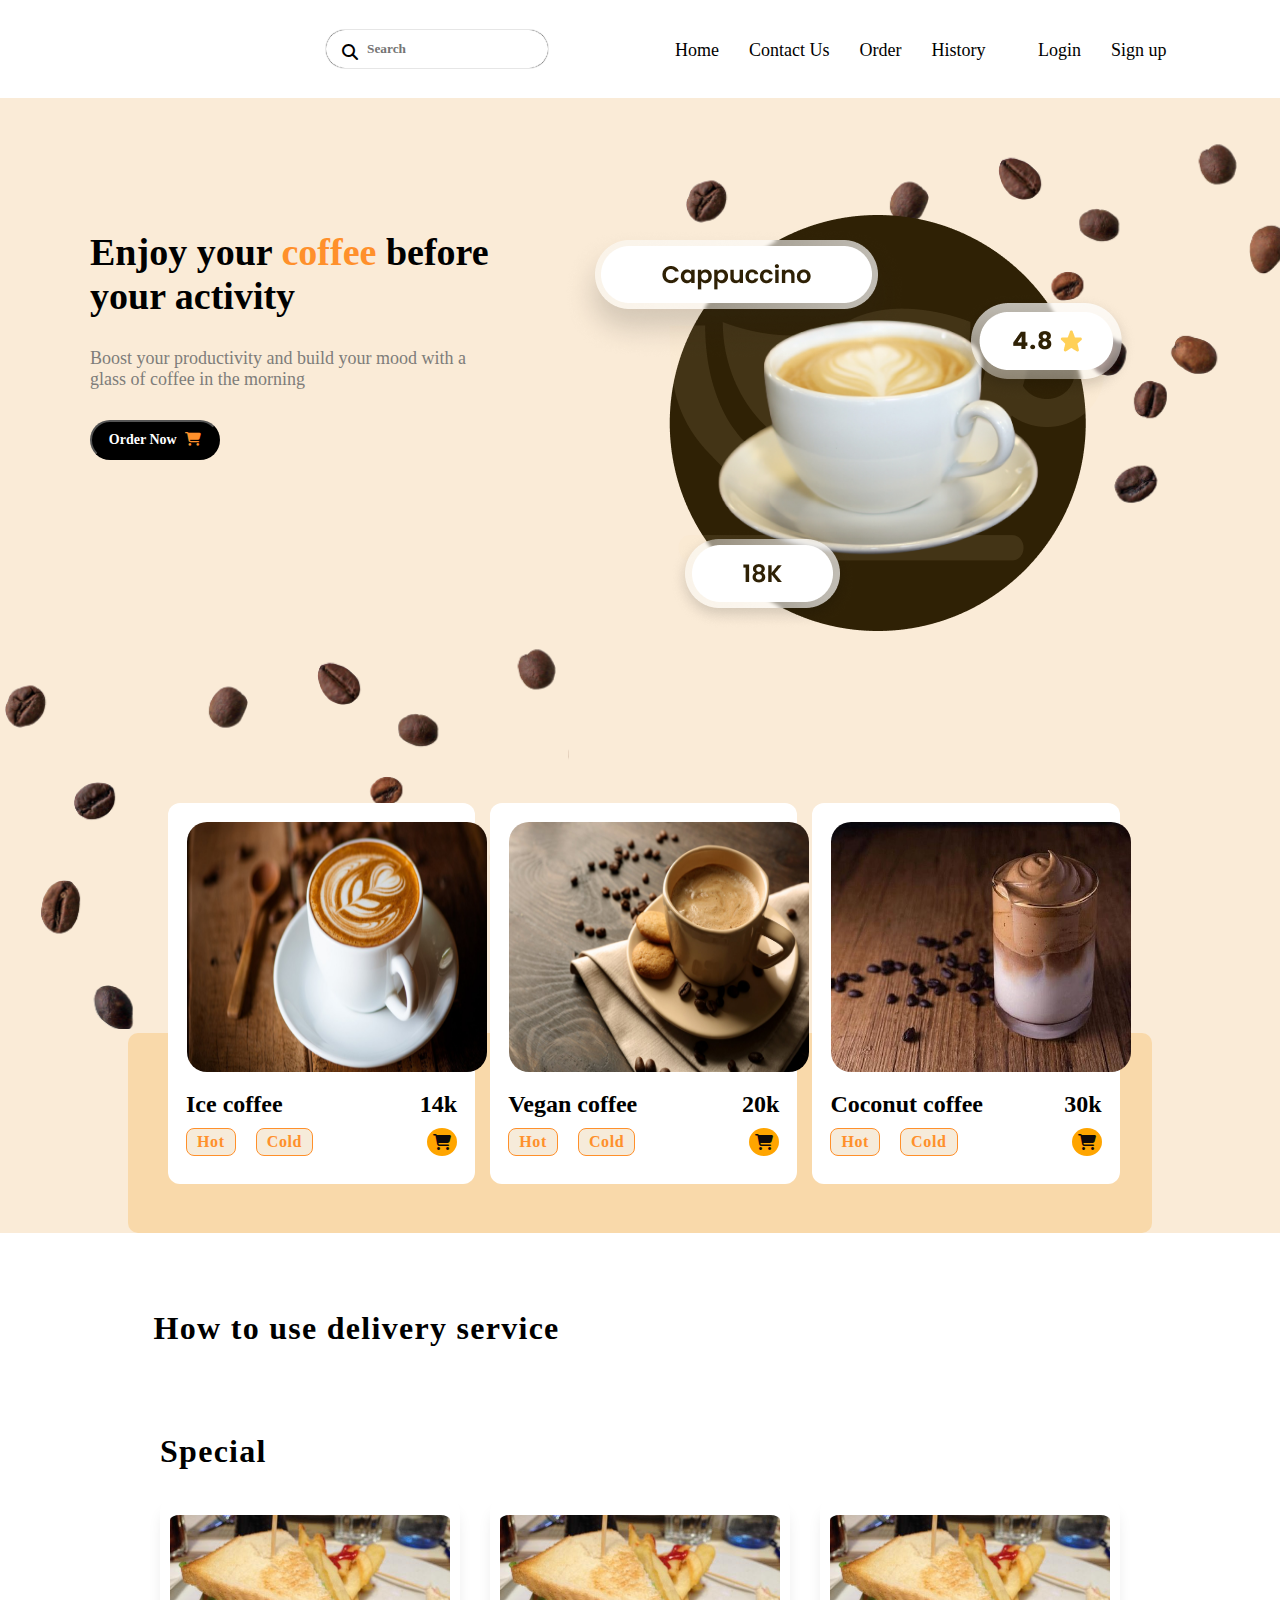
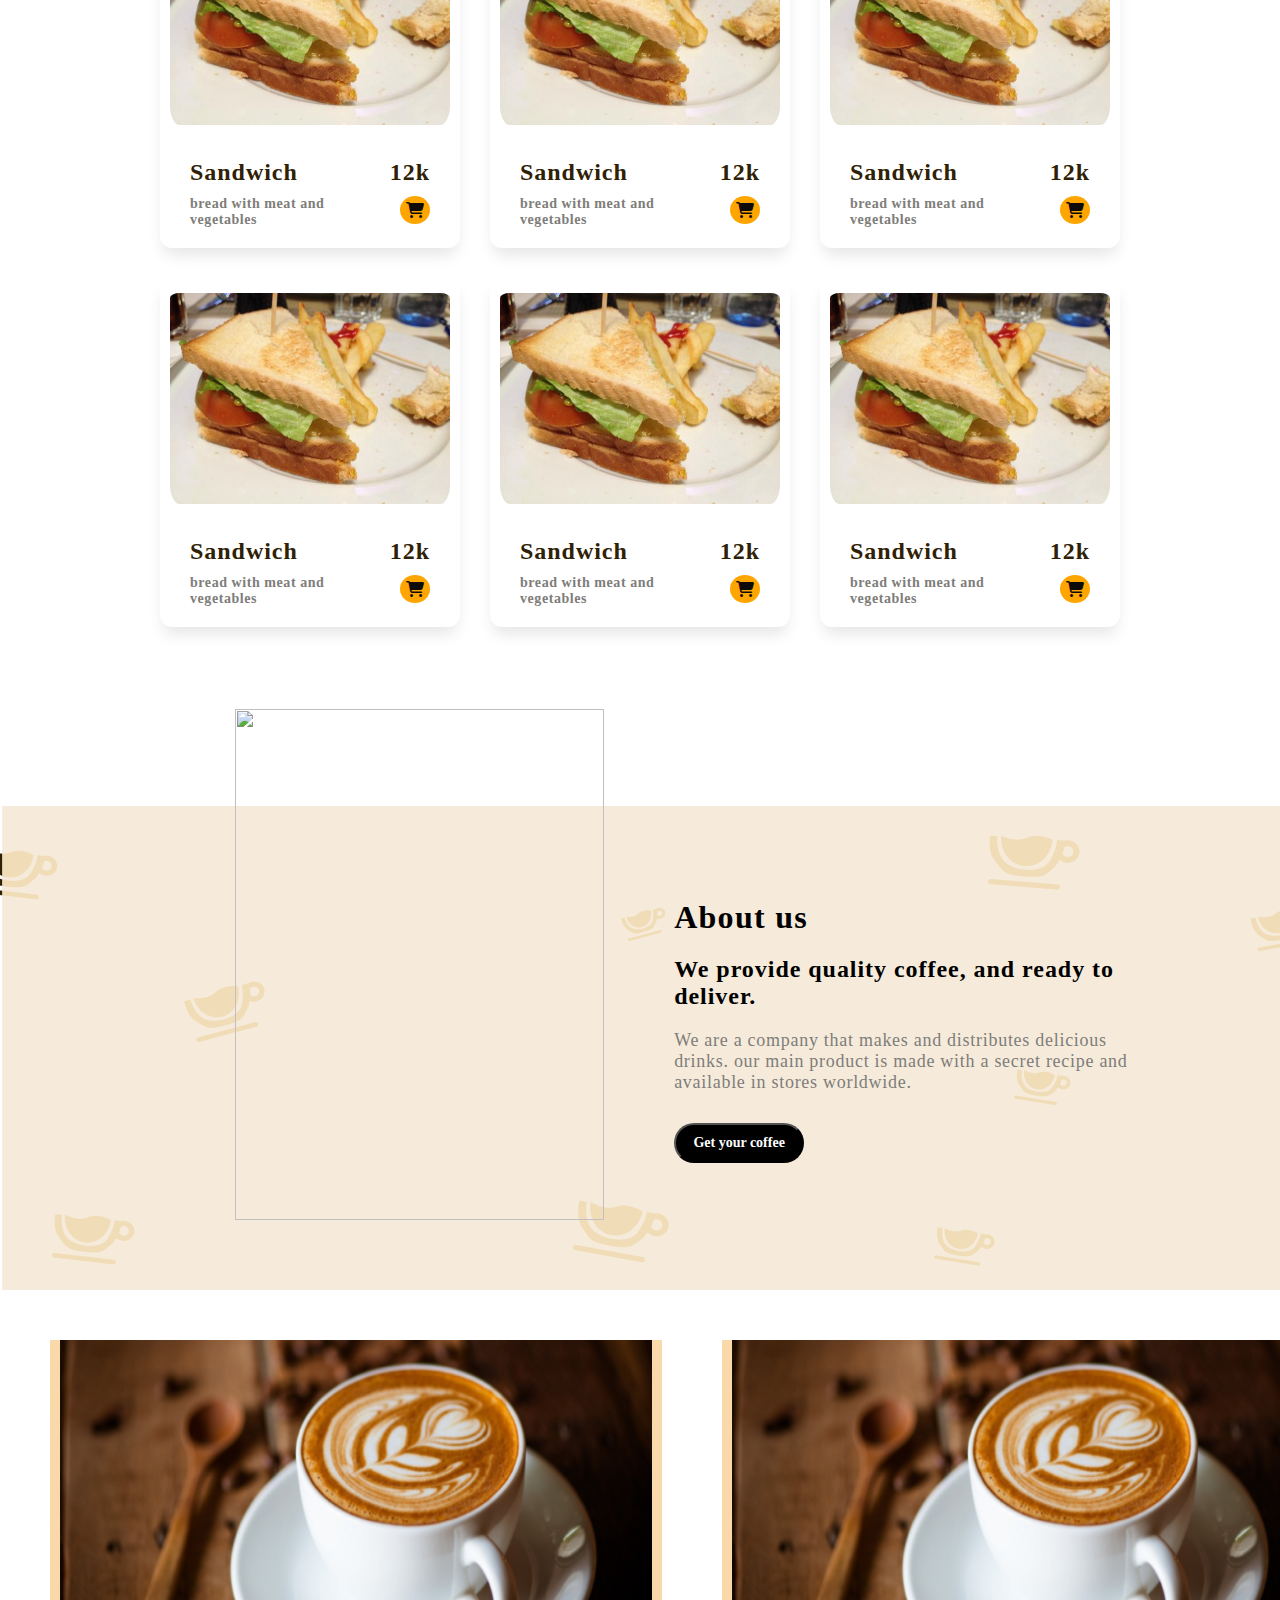
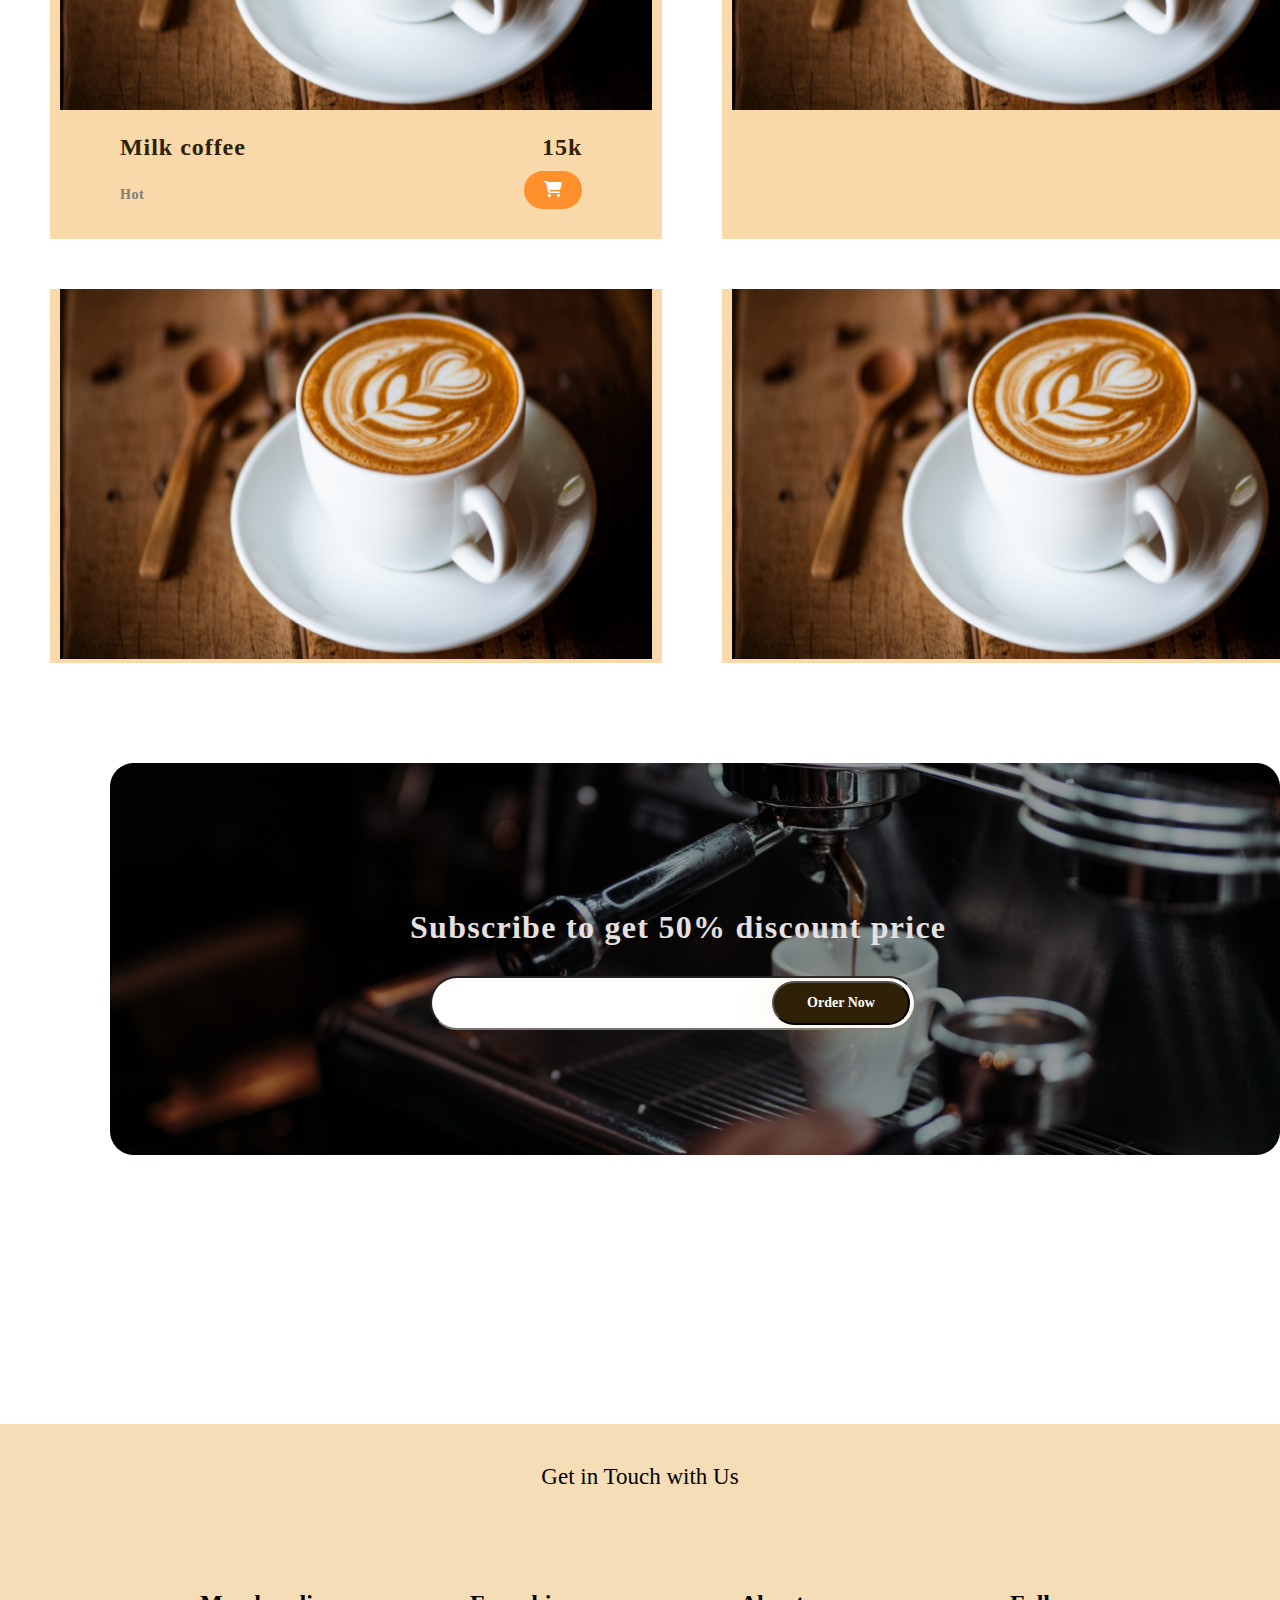
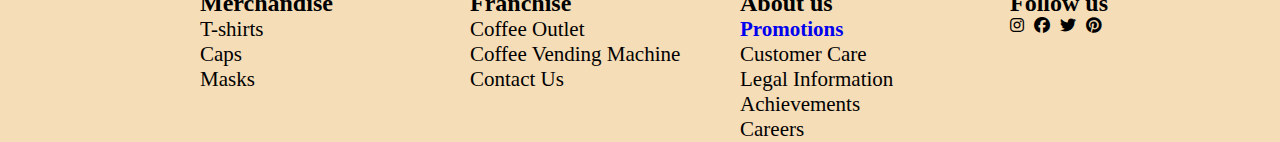
==== page/homePage/home.html @ a3b2b931 "Merge pull request #2 from Pham-Gia-Bao1/feat/DG-1" ====
<!DOCTYPE html>
<html lang="en">
<head>
    <meta charset="UTF-8">
    <meta name="viewport" content="width=device-width, initial-scale=1.0">
    <title>Home page</title>
    <link rel="stylesheet" href="./home.css">
    <link rel="stylesheet" href="https://cdnjs.cloudflare.com/ajax/libs/font-awesome/6.2.0/css/all.min.css">
</head>
<body>
    <div class="header">
        <div class="logo">
            <img src="/images/img_icon/logo_coffe.svg" alt="">
        </div>
        <div class="search">
            <i class="fa-solid fa-magnifying-glass icon-search" ></i>
            <input type="text" placeholder="Search" class="input-field">
        </div>
        <div class="listmenu">
            <div><a href="#" class="menuitem">Home</a></div>
            <div ><a href="#" class="menuitem">Contact Us</a></div>
             <div ><a href="#" class="menuitem">Order</a></div>
            <div><a href="#" class="menuitem">History</a></div>
        </div>
        <div class="listmenu">
            <div ><a href="#" class="menuitem">Login</a></div>
            <div ><a href="#" class="menuitem">Sign up</a></div>
        </div>
    </div>
    <div class="container">
        <div class="first">
            <div class="content">
                <div class="content-detail">
                    <h1>Enjoy your <span>coffee</span> before your activity</h1>
                    <p>Boost your productivity and build your mood with a glass of coffee in the morning</p>
                    <button class="button">Order Now <i class="fa-solid fa-cart-shopping icon"></i></button>
                </div>
            </div>
            <div class="image bg1">
                <img src="/images/img_product/background1.png" alt="">
            </div>
        </div>
        <div class="two">
            <div class="image bg2">
                 <img src="/images/img_product/background2.png" alt="">
            </div>
        </div>
        <div class="retangle">
            <div class="card">
                <div class="card-item">
                    <div class="card-item-image">
                        <img src="/images/img_product/Milk_coffee.png" alt="" class="image-product">
                    </div>
                    <div class="describe">
                        <div class="top">
                            <h2 class="name-product">Ice coffee</h2>
                            <h2>14k</h2>
                        </div>
                        <div class="bottom">
                            <div class="button-bottom">
                                <button class="button-card">Hot</button>
                                <button class="button-card">Cold</button>
                            </div>
                           <i class="fa-solid fa-cart-shopping icon-card"></i>
                        </div>
                    </div>
                </div>
                <div class="card-item">
                    <div class="card-item-image">
                        <img src="/images/img_product/vegan_coffee.jpg" alt="" class="image-product">
                    </div>
                    <div class="describe">
                        <div class="top">
                            <h2 class="name-product">Vegan coffee</h2>
                            <h2>20k</h2>
                        </div>
                        <div class="bottom">
                            <div class="button-bottom">
                                <button class="button-card">Hot</button>
                                <button class="button-card">Cold</button>
                            </div>
                           <i class="fa-solid fa-cart-shopping icon-card"></i>
                        </div>
                    </div>
                </div>
                <div class="card-item">
                    <div class="card-item-image">
                        <img src="/images/img_product/coconut_coffee.jpg" alt="" class="image-product">
                    </div>
                    <div class="describe">
                        <div class="top">
                            <h2 class="name-product">Coconut coffee</h2>
                            <h2>30k</h2>
                        </div>
                        <div class="bottom">
                            <div class="button-bottom">
                                <button class="button-card">Hot</button>
                                <button class="button-card">Cold</button>
                            </div>
                           <i class="fa-solid fa-cart-shopping icon-card"></i>
                        </div>
                    </div>
                </div>
            </div>
        </div>
    </div>
    <div class="delivery">
        <h2 class="title">How to use delivery service</h2>
        <div class="list-delivery">
            <div class="card-delivery">
                <img src="/images/img_icon/Deverer1.svg" alt="">
            </div>
            <div class="card-delivery">
                <img src="/images/img_icon/deliverer2.svg" alt="">
            </div>
            <div class="card-delivery">
                <img src="/images/img_icon/deliverer3.svg" alt="">
            </div>
        </div>
    </div>
    
    <div class="product">
        <div class="title"> Special</div>
        <div class="list-product">
            <div class="cart-product">
                <img src="/images/img_product/sandwich.jpg" alt="" class="image-products" ">
                <div class="content-product">
                    <div class="content-nameproduct">
                        <div class="nameproduct">Sandwich</div>
                        <div class="product-price">12k</div>
                    </div>
                     <div class="discription">
                        <div class="discription-break">bread with meat and <br> vegetables</div>
                        <div class="icon"> 
                            <i class="fa-solid fa-cart-shopping icon-card"></i>
                        </div>
                    </div>
                </div>
            </div>
             <div class="cart-product">
                <img src="/images/img_product/sandwich.jpg" alt="" class="image-products">
                <div  class="content-product">
                    <div class="content-nameproduct">
                        <div class="nameproduct">Sandwich</div>
                        <div class="product-price">12k</div>
                    </div>
                     <div class="discription">
                       <div class="discription-break">bread with meat and <br> vegetables</div>
                        <div class="icon"> 
                            <i class="fa-solid fa-cart-shopping icon-card"></i>
                        </div>
                    </div>
                </div>
            </div>
            <div class="cart-product">
                <img src="/images/img_product/sandwich.jpg" alt="" class="image-products">
                <div  class="content-product">
                    <div class="content-nameproduct">
                        <div class="nameproduct">Sandwich</div>
                        <div class="product-price">12k</div>
                    </div>
                     <div class="discription">
                       <div class="discription-break">bread with meat and <br> vegetables</div>
                        <div class="icon"> 
                            <i class="fa-solid fa-cart-shopping icon-card"></i>
                        </div>
                    </div>
                </div>
            </div>
             <div class="cart-product">
                <img src="/images/img_product/sandwich.jpg" alt="" class="image-products">
                <div class="content-product">
                    <div class="content-nameproduct">
                        <div class="nameproduct">Sandwich</div>
                        <div class="product-price">12k</div>
                    </div>
                     <div class="discription">
                        <div class="discription-break">bread with meat and <br> vegetables</div>
                        <div class="icon"> 
                            <i class="fa-solid fa-cart-shopping icon-card"></i>
                        </div>
                    </div>
                </div>
            </div>
             <div class="cart-product">
                <img src="/images/img_product/sandwich.jpg" alt="" class="image-products">
                <div  class="content-product">
                    <div class="content-nameproduct">
                        <div class="nameproduct">Sandwich</div>
                        <div class="product-price">12k</div>
                    </div>
                     <div class="discription">
                        <div class="discription-break">bread with meat and <br> vegetables</div>
                        <div class="icon"> 
                            <i class="fa-solid fa-cart-shopping icon-card"></i>
                        </div>
                    </div>
                </div>
            </div>
            <div class="cart-product">
                <img src="/images/img_product/sandwich.jpg" alt="" class="image-products">
                <div  class="content-product">
                    <div class="content-nameproduct">
                        <div class="nameproduct">Sandwich</div>
                        <div class="product-price">12k</div>
                    </div>
                     <div class="discription">
                        <div class="discription-break">bread with meat and <br> vegetables</div>
                        <div class="icon"> 
                            <i class="fa-solid fa-cart-shopping icon-card"></i>
                        </div>
                    </div>
                </div>
            </div>
        </div>
    </div>
    <div class="about-us-background">
        <div class="about-us">
            <div class="about-us-image">
                <img src="/images/img_product/mocha.svg" alt="" class="about-image">
            </div>
            <div class="dicription-about-us">
                <div class="about-heading">About us</div>
                <div class="about-title">We provide quality coffee, and ready to deliver.</div>
                <div class="about-text">We are a company that makes and distributes delicious drinks. our main product is made with a secret recipe and available in stores worldwide.</div>
                <div> <button class="button">Get your coffee</button></div>
            </div>
        </div>
    </div>

    <div>
        <div class="next-list-product">
            <div class="next-cart-product">
                <img src="/images/img_product/Milk_coffee.png" alt="" class="next-image-product">
                <div class="next-content-product">
                    <div class="next-content-nameproduct">
                        <div class="next-nameproduct">Milk coffee</div>
                        <div class="next-price-product">15k</div>
                    </div>
                    <div class="next-description">
                        <div class="next-description-break">Hot</div>
                        <div class="next-icon">
                             <i class="fa-solid fa-cart-shopping next-icon-card"></i>
                        </div>
                    </div>
                </div>
            </div>
            <div class="next-cart-product">
                <img src="/images/img_product/Milk_coffee.png" alt=""class="next-image-product">
            </div>
            <div class="next-cart-product">
                <img src="/images/img_product/Milk_coffee.png" alt="" class="next-image-product">
            </div>
            <div class="next-cart-product">
                <img src="/images/img_product/Milk_coffee.png" alt=""class="next-image-product">
            </div>
        </div>
    </div>



    <div class="background-small">
        <img src="/images/img_product/small-background.png" alt="small-image">
        <div class="describe-input-backgound-small">
            <div class="heading-background-small">Subscribe to get 50% discount price</div>
            <div class="input-small-backgound">
                <div class="input-email-address">
                    <input type="email" class="input-email">
                </div>
                <button class="button-order">Order Now</button>
            </div>
        </div>
    </div>


    <div class="footer">
        <div class="row-first">
            <div class="row-first-content">Get in Touch with Us</div>
        </div>
        <div class="row-final">
            <div class="menu-footer">
                <div class="menu-footer-item">
                    <div class="footer-item-heading">Merchandise</div>
                    <div class="footer-item-paragrap">T-shirts</div>
                    <div class="footer-item-paragrap">Caps</div>
                    <div class="footer-item-paragrap">Masks</div>
                </div>
                <div class="menu-footer-item">
                    <div class="footer-item-heading">Franchise</div>
                    <div class="footer-item-paragrap">Coffee Outlet</div>
                    <div class="footer-item-paragrap">Coffee Vending Machine</div>
                    <div class="footer-item-paragrap">Contact Us</div>
                </div>
                <div class="menu-footer-item">
                    <div class="footer-item-heading">About us</div>
                    <div class="footer-item-paragrap"><a href="#">Promotions</a></div>
                    <div class="footer-item-paragrap">Customer Care</div>
                    <div class="footer-item-paragrap">Legal Information</div>
                    <div class="footer-item-paragrap">Achievements </div>
                    <div class="footer-item-paragrap">Careers</div>
                </div>
                <div class="menu-footer-item">
                    <div class="footer-item-heading">Follow us</div>
                    <div class="icon-footer">
                        <div class="icon-footer-item"><i class="fa-brands fa-instagram"></i></div>
                        <div class="icon-footer-item"><i class="fa-brands fa-facebook"></i></div>
                        <div class="icon-footer-item"><i class="fa-brands fa-twitter"></i></i></div>
                        <div class="icon-footer-item"><i class="fa-brands fa-pinterest"></i></div>
                    </div>
                </div>
            </div>
        </div>
    </div>

</body>
</html>
---- page/homePage/home.css ----
*{
    padding: 0;
    margin: 0;
    font-family: 'Poppins';
    text-decoration: none;
    list-style: none;
    box-sizing: border-box;
    font-weight: 600;
    word-wrap: "break-word"
}

.header{
    width: 100%;
    display: grid;
    grid-template-columns: 20% 30% 30% 20%;
    background-color:#fff;
    position: fixed;
    padding-top: 10px;
    padding-left: 70px;
    padding-right: 0px;
    justify-content: space-between;
    z-index: 999;
    transition: all 0.5 ease;
    padding-top: 30px;
    padding-bottom: 30px;
    font-weight: 400;
}
.listmenu{
    display: flex;
    gap:30px;
    padding-top: 10px;

}
.menuitem{
    color: black;
    font-size: 18px;
    font-family: Inter;
    font-weight: 400;
    word-wrap: break-word
}
.menuitem:hover{
    color:#FF902B;
    transition: all;
    transition-duration: 500ms;
}


.icon-search{
    position:relative;
    left: 30px;
    top: 5px;
    height: 10px;
    width: 10px;

}
.input-field{
    border: 0.5px solid #fff;
    border-radius: 35px;
    box-shadow:5px;
    padding-top: 10px;
    padding-left: 40px;
    padding-bottom: 10px;
    width: 222px;
    outline: none;
    box-shadow: 0px 0px 1px 0px ;
}

.container{
    background-color: antiquewhite;
    width: 100%;
}

.first{
    width: 100%;
    display: flex;
    
}

.content, .bg1{
    margin-top: 130px;
    flex: 1;
}

.content-detail{
    width: 400px;
    margin-left: 90px;
    margin-top: 100px;

}
h1{
    font-size: 38px;
    font-family: 'Poppins';
    font-weight: 600;
}
span{
    color: #FF902B;
}
p{
    color: #7E7D7A;
    font-size: 18px;
    font-weight: 400;
    margin-top: 30px;
}
.button{
    margin-top: 30px;
    width: 130px;
    height: 40px;
    color: white;
    font-size: 14px;
    font-weight: 600;
    background: black;
    border-radius: 33px
}
.icon{
    color: #FF902B;
    margin-left: 5px;
}
.retangle{
    width: 80%;
    height: 200px;
    background-color: #F9D9AA;
    border-radius: 10px;
    margin-left: 10%;
}
.card{
    display: flex;
    width: 100%;
    gap: 15px;
    margin-left: 40px;
    margin-right: 40px;
    position: relative;
    bottom: 230px;}

.card-item{
    width: 30%;
    background-color: white;
    padding-bottom: 28px;
    border-radius: 12px;
}
.card-item-image{
    margin-left: 19px;
    margin-top: 19px;
}
.image-product{
    width: 300px;
    height: 250px;
    border-radius: 20px;

}

.describe{
    
}

.top, .bottom{
    display: flex;
    justify-content: space-between;
    margin-left: 18px;
    margin-right: 18px;
}

.top{
    margin-top: 15px;
    margin-bottom: 10px;
}
.describe>.name-product{
    
}
.button-bottom{
    display: flex;
}
.button-card{
    color: #FF902B;
    font-size: 16px;
    font-weight: 600;
    letter-spacing: 0.64px;
    padding: 2px 10px;
    margin-right: 20px;
    border: 1px solid #FF902B;
    border-radius: 8px;
    background: #F6EBDA;
}

.icon-card{
    color: rgb(15, 10, 10);
    border-radius: 50%;
    background-color: orange;
padding: 6px;

}

.delivery>h2{
    margin-left: 12%;
    margin-top: 6%;
    margin-bottom: 3%;
}
.menu>h2{
    width: 100%;
    margin-left: 12%;
    margin-top: 6%;
    margin-bottom: 3%;
}
.list-delivery{
   display: flex;
   margin-left: 10%;
}
.product{
    padding-top: 30px;
    padding-left: 160px;
    padding-right: 160px;
}
.title{
    color: black;
    font-size: 32px;
    font-family: Poppins;
    font-weight: 600;
    letter-spacing: 1.28px;
    word-wrap: break-word
}
.list-product{
    padding-top:30px;
    display: grid;
    grid-template-columns: 1fr 1fr 1fr;
    gap:30px
}
.cart-product{
    width: 100%;
    box-shadow: 0px 10px 15px -3px rgba(0,0,0,0.1);
    border-radius: 12px;
    
}
.image-products{
    width: 100%;
    padding-left:9.98px;
    padding-right: 9.98px;
    padding-top: 15px;
    border-radius: 20px;
}
.content-product{
    padding-top:30px;
    padding-left: 30px;
    padding-right: 30px;
    padding-bottom: 20px;
}
.content-nameproduct{
    display: flex;
    justify-content: space-between;
}
.nameproduct{
    color: #2F2105;
    font-size: 24px;
    font-family: Poppins;
    font-weight: 600;
    letter-spacing: 0.96px;
    word-wrap: break-word
}
.product-price{
    color: #2F2105;
    font-size: 24px;
    font-family: Poppins;
    font-weight: 700;
    letter-spacing: 0.96px;
    word-wrap: break-word
}
.discription{
    display: flex;
    justify-content: space-between;
    padding-top: 10px;
}
.discription-break{
    color: #7E7D7A;
    font-size: 14px;
    font-family: Poppins;
    font-weight: 600;
    letter-spacing: 0.56px;
    word-wrap: break-word
}

/* About us */
.about-us-background{
    background-image: url(/images/img_product/about-background.png);
    height: 484px;
    margin-top: 14%;
}
.about-us{
    position: relative;
    bottom: 20%;
    display: flex;
    justify-content: space-around;
    margin: 0;
}
/* .about-us-image{
    width: 40%;
} */
.about-image{
    width: 369px;
    height:511px;
    margin-left: 200px;
}

.dicription-about-us{
    width: 36%;
    margin-top: 190px;
    margin-right: 110px;
}

.about-heading{
    font-size: 32px;
    font-weight: 600;
    letter-spacing: 1.28px;
    margin-bottom: 20px;
    margin-right: 50px;
}

.about-title{
    color: black;
    font-size: 24px;
    font-family: Poppins;
    font-weight: 600;
    letter-spacing: 0.96px;
    word-wrap: break-word;
    margin-bottom: 20px;
}

.about-text{
    color: #7E7D7A;
    font-size: 18px;
    font-weight: 400;
    letter-spacing: 0.72px;
}




.next-list-product{
    display: grid;
    grid-template-columns: 1fr 1fr;
    margin-left: 50px;
}
.next-cart-product{
    margin-right: 60px;
    background-color: #F9D9AA;
    margin-top: 50px;
}
.next-image-product{
    width: 592px;
    height: 370px;
    margin-left: 10px;
}

.next-content-product{
    margin-left: 70px;
    margin-right: 80px;
}
.next-content-nameproduct{
    display: flex;
    margin-top: 20px;
    justify-content: space-between;
}

.next-nameproduct{
    color: #2F2105;
    font-size: 24px;
    font-family: Poppins;
    font-weight: 600;
    letter-spacing: 0.96px;
    word-wrap: break-word;
}

.next-price-product{
    color: #2F2105;
    font-size: 24px;
    font-family: Poppins;
    font-weight: 700;
    letter-spacing: 0.96px;
    word-wrap: break-word;
    align-items: end;
}
.next-description{
    display: flex;
    align-items: center;
    margin-top: 10px;
    margin-bottom: 30px;
}
.next-description-break{
    padding-right: 380px;
    margin-top: 10px;
    color: #7E7D7A;
    font-size: 14px;
    font-family: Poppins;
    font-weight: 600;
    letter-spacing: 0.56px;
    word-wrap: break-word;
    margin-right: 00px;
}
.next-icon{
    padding: 10px 20px; 
    background: #FF902B; 
    border-radius: 64px; 
}
.next-icon-card{
    color: white;
}

.background-small{
    margin-bottom: 100px;
    margin-top: 100px;
    margin-left: 110px;
}



.small-image{
    height: 390px;
}


.describe-input-backgound-small{
    position: relative;
    bottom: 250px;
    left: 300px;
}

.heading-background-small{
    color: rgb(230, 224, 224);
    font-size: 32px;
    font-family: Poppins;
    font-weight: 600;
    letter-spacing: 1.28px;
    word-wrap: break-word
}

.input-small-backgound{
    margin-left: 20px;
}
.input-email{
    border-radius: 42px;
    background-color: white;
    height: 54px;
    width: 486px;
    margin-top: 30px;
    
}


.button-order{
    width: 138px;
    height: 44px;
    border-radius: 33px;
    background: #2F2105; 
    box-shadow: 0px 4px 32px rgba(223.12, 195.27, 123.65, 0.25);
    color: white;
    font-size: 14px;
    font-family: Poppins;
    font-weight: 600;
    word-wrap: break-word;
    position: relative;
    bottom: 49px;
    left: 342px;
}












/* Footer */
.row-first-content{
    text-align: center;
    color: #010101;
    font-size: 23px;
    font-family: Poppins;
    font-weight: 500;
    word-wrap: break-word
}

.footer{
    background: #F5DDB7;
    padding-top: 40px;
}


.menu-footer{
    display: grid;
    grid-template-columns: 1fr 1fr 1fr 1fr;
    margin-left: 200px;
}


.row-final{
    margin-top: 100px;
}
.row-first-content{
    color: #010101;
    font-family: Poppins;
    font-size: 23px;
    font-style: normal;
    font-weight: 500;
    line-height: normal;

}
.icon-footer{
    display: flex;
    gap: 10px;
}



.footer-item-heading{
    color: #000;
    font-family: Poppins;
    font-size: 24px;
    font-style: normal;
    font-weight: 700;
    line-height: normal;
}

.footer-item-paragrap{
    color: #000;
    font-family: Poppins;
    font-size: 21px;
    font-style: normal;
    font-weight: 500;
    line-height: normal;
}
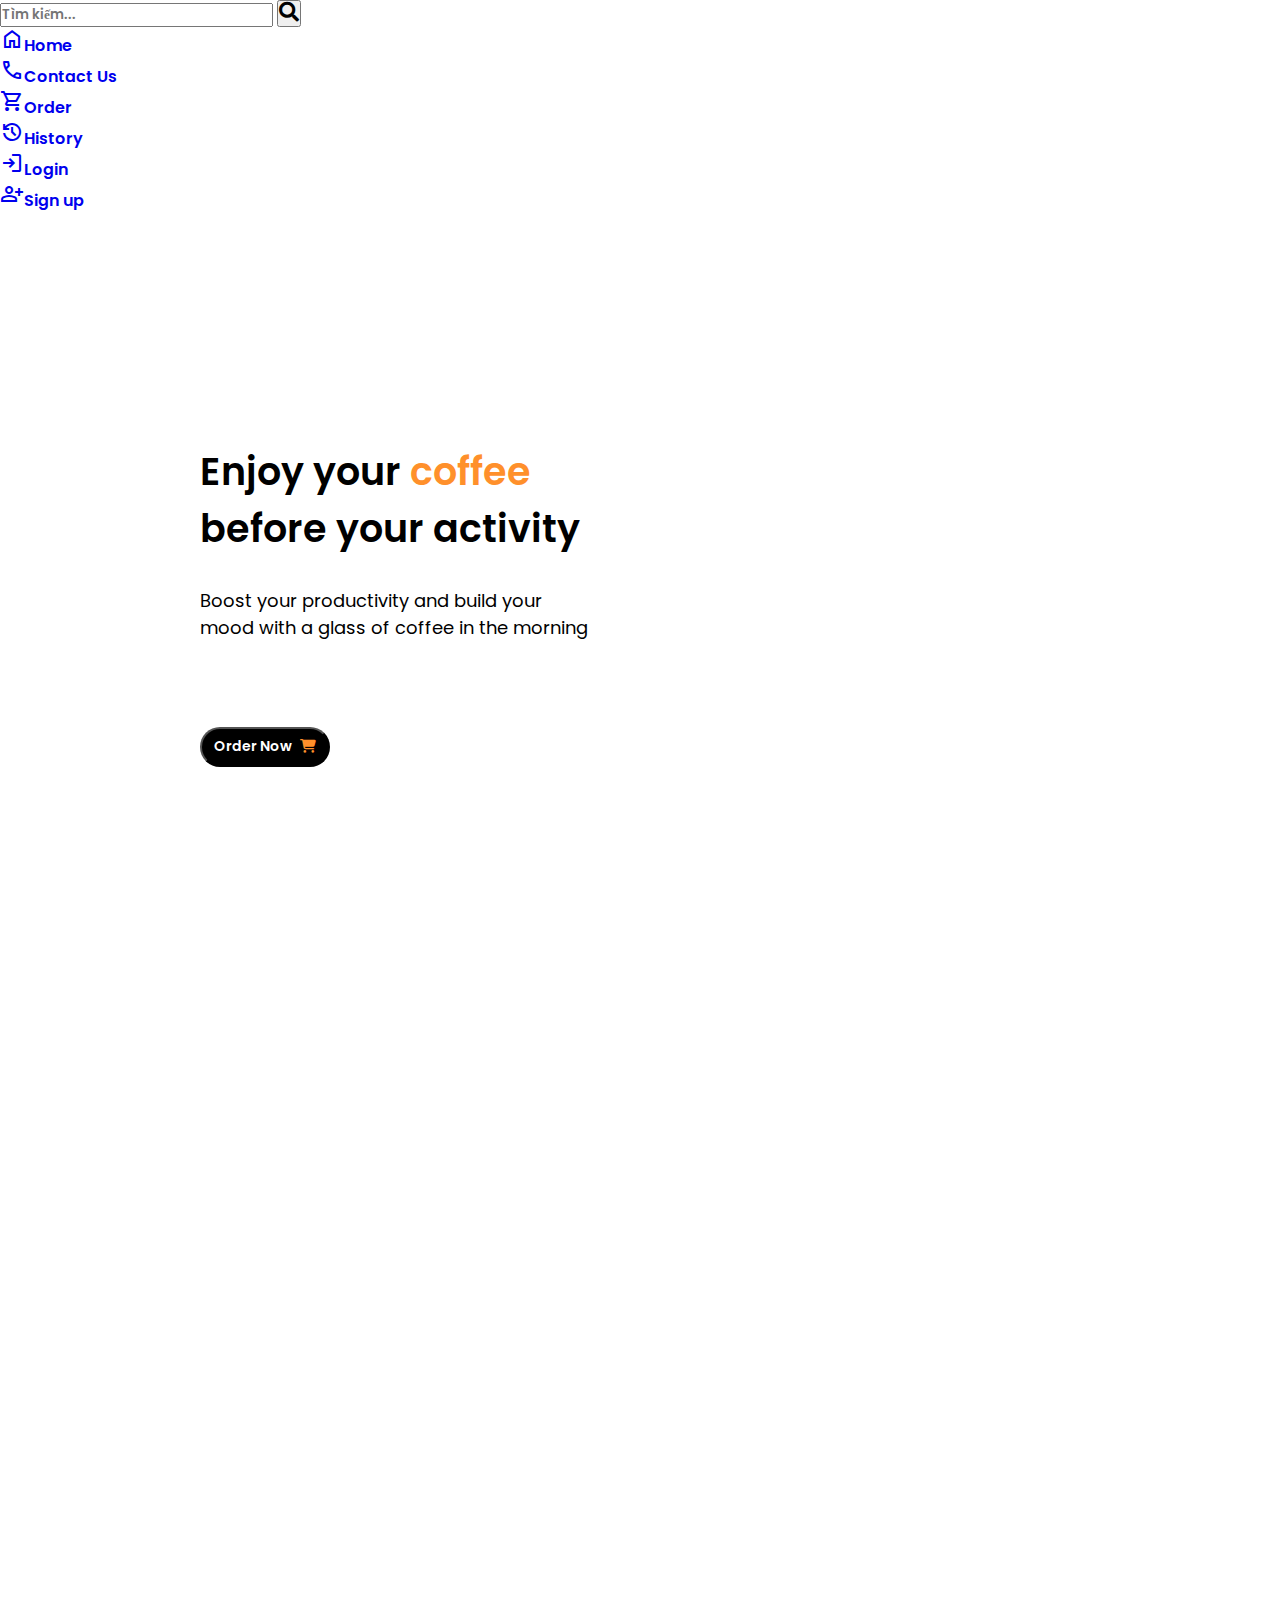
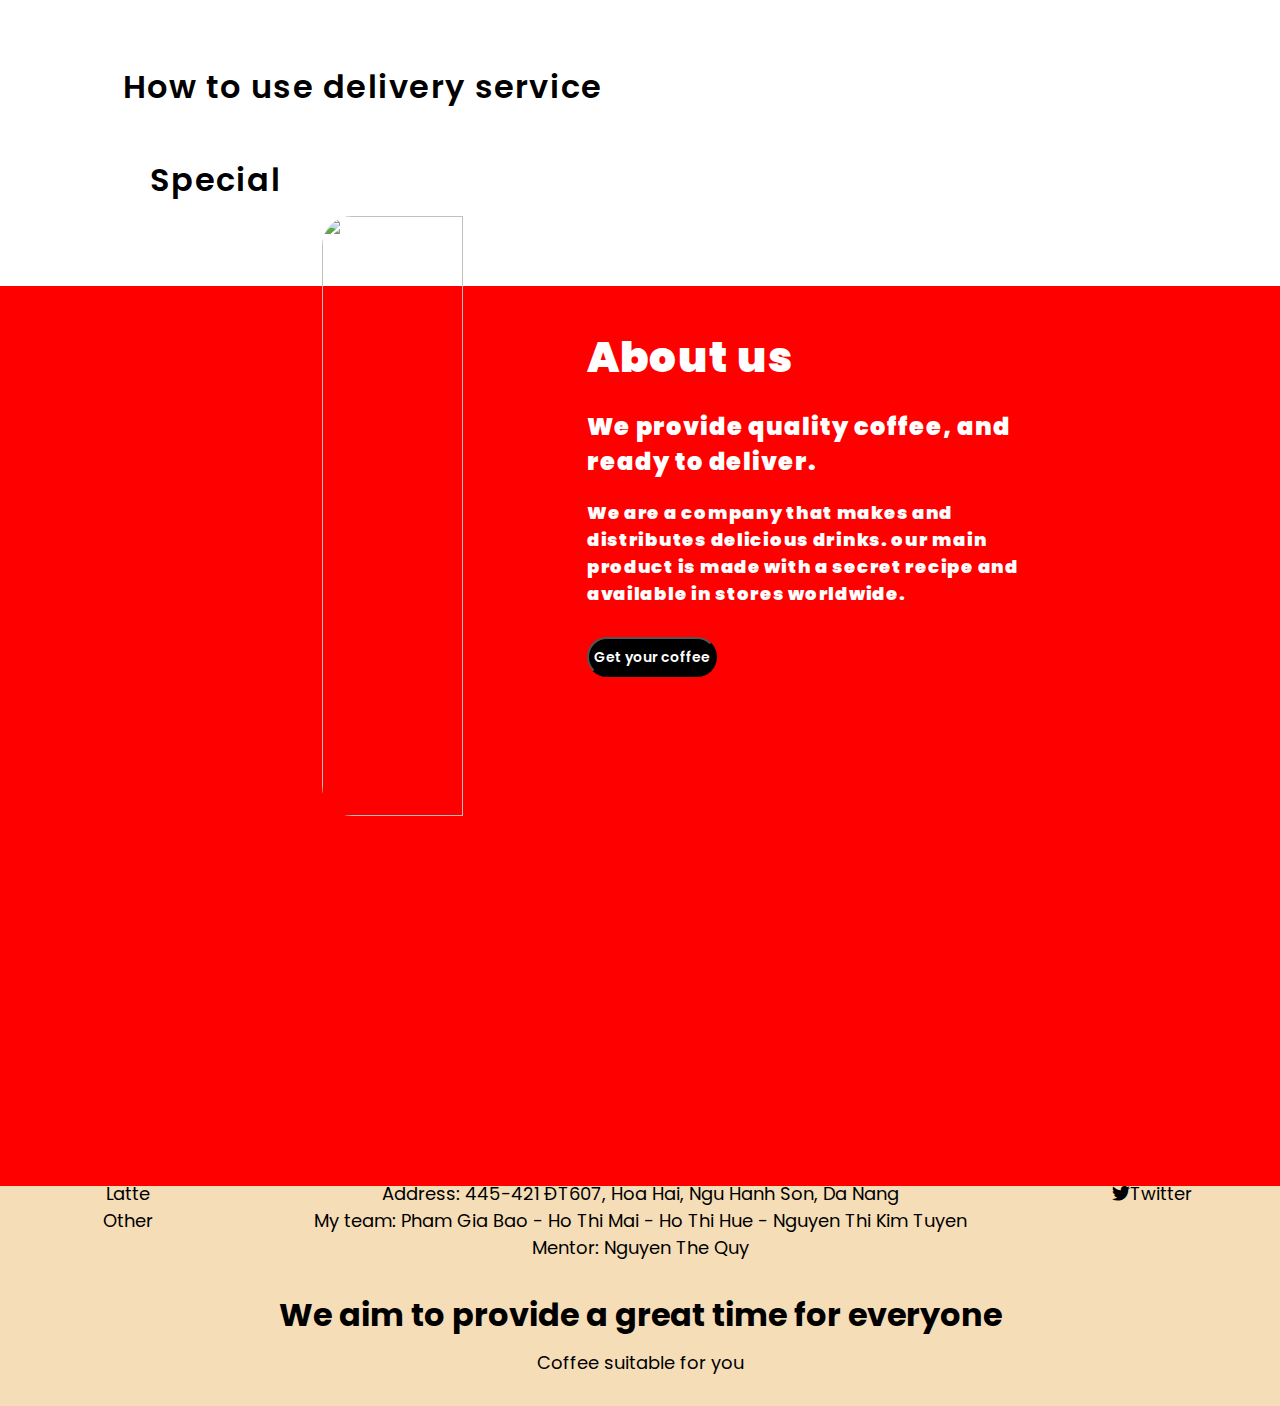
==== commit 1b29e50c: "mai edit file order" ====
--- a/page/homePage/home.html
+++ b/page/homePage/home.html
@@ -1,31 +1,69 @@
 <!DOCTYPE html>
 <html lang="en">
+
 <head>
     <meta charset="UTF-8">
     <meta name="viewport" content="width=device-width, initial-scale=1.0">
     <title>Home page</title>
+    <!-- style -->
     <link rel="stylesheet" href="./home.css">
+    <link rel="stylesheet" href="./reponsive_nav.css">
     <link rel="stylesheet" href="https://cdnjs.cloudflare.com/ajax/libs/font-awesome/6.2.0/css/all.min.css">
+    <!-- font text -->
+    <link rel="preconnect" href="https://fonts.googleapis.com">
+    <link rel="preconnect" href="https://fonts.gstatic.com" crossorigin>
+    <link href="https://fonts.googleapis.com/css2?family=Poppins:wght@200&display=swap" rel="stylesheet">
+    <!-- font icon -->
+    <link rel="stylesheet" href="https://cdnjs.cloudflare.com/ajax/libs/font-awesome/5.15.4/css/all.min.css">
+    <script src="https://cdnjs.cloudflare.com/ajax/libs/font-awesome/5.15.4/js/all.min.js"></script>
+    <link rel="stylesheet"
+        href="https://fonts.googleapis.com/css2?family=Material+Symbols+Outlined:opsz,wght,FILL,GRAD@20..48,100..700,0..1,-50..200" />
+    <!-- Latest compiled JavaScript -->
+    <script src="https://cdn.jsdelivr.net/npm/bootstrap@5.3.1/dist/js/bootstrap.bundle.min.js"></script>
+    <script src="/services/home.js"></script>
+    <script src="/services/order.js"></script>
 </head>
+
 <body>
     <div class="header">
-        <div class="logo">
-            <img src="/images/img_icon/logo_coffe.svg" alt="">
-        </div>
-        <div class="search">
-            <i class="fa-solid fa-magnifying-glass icon-search" ></i>
-            <input type="text" placeholder="Search" class="input-field">
-        </div>
-        <div class="listmenu">
-            <div><a href="#" class="menuitem">Home</a></div>
-            <div ><a href="#" class="menuitem">Contact Us</a></div>
-             <div ><a href="#" class="menuitem">Order</a></div>
-            <div><a href="#" class="menuitem">History</a></div>
-        </div>
-        <div class="listmenu">
-            <div ><a href="#" class="menuitem">Login</a></div>
-            <div ><a href="#" class="menuitem">Sign up</a></div>
-        </div>
+        <!-- navber -->
+        <nav class="navbar">
+            <!-- logo -->
+            <div class="navbar_logo">
+                <div id="logo"></div>
+            </div>
+            <!-- search  -->
+            <div class="search-container">
+                <input class="search-container__input" type="text" placeholder="Tìm kiếm..." required>
+                <button type="submit"><i style="font-size: 20px;" class="fa fa-search"></i></button>
+            </div>
+            <!-- elements of navbar -->
+            <span style="font-size:30px;cursor:pointer" id="open_sideBar" onclick="openNav()">&#9776;</span>
+            <div id="opacity" onclick="closeNav()"></div>
+            <!-- side bar -->
+            <div id="mySidenav" class="sidenav">
+                <a href="javascript:void(0)" class="closebtn" onclick="closeNav()">&times;</a>
+                <a href="/page/homePage/home.html">Home</a>
+                <a href="#">Contact Us</a>
+                <a href="#">Order</a>
+                <a href="#">History</a>
+                <a href="#">Login</a>
+                <a href="#">Sign Up</a>
+            </div>
+            <ul class="navbar__ul">
+                <!-- all element choose -->
+                <li> <a href="#"><i class="material-symbols-outlined">home</i>Home</a></li>
+                <li> <a href="#"><i class="material-symbols-outlined">call</i>Contact Us</a></li>
+                <li> <a href="#"><i class="material-symbols-outlined">shopping_cart</i>Order</a></li>
+                <li> <a href="#"><i class="material-symbols-outlined">history</i>History</a></li>
+                <li class="navbar__li--mobile"> <a href="#"><i class="material-symbols-outlined">login</i>Login</a></li>
+                <li class="navbar__li--mobile">
+                    <div class="border2">
+                        <a class="navbar__li__a" href="#"><i class="material-symbols-outlined">person_add</i>Sign up</a>
+                    </div>
+                </li>
+            </ul>
+        </nav>
     </div>
     <div class="container">
         <div class="first">
@@ -37,75 +75,21 @@
                 </div>
             </div>
             <div class="image bg1">
-                <img src="/images/img_product/background1.png" alt="">
             </div>
         </div>
         <div class="two">
             <div class="image bg2">
-                 <img src="/images/img_product/background2.png" alt="">
-            </div>
-        </div>
-        <div class="retangle">
-            <div class="card">
-                <div class="card-item">
-                    <div class="card-item-image">
-                        <img src="/images/img_product/Milk_coffee.png" alt="" class="image-product">
-                    </div>
-                    <div class="describe">
-                        <div class="top">
-                            <h2 class="name-product">Ice coffee</h2>
-                            <h2>14k</h2>
-                        </div>
-                        <div class="bottom">
-                            <div class="button-bottom">
-                                <button class="button-card">Hot</button>
-                                <button class="button-card">Cold</button>
-                            </div>
-                           <i class="fa-solid fa-cart-shopping icon-card"></i>
-                        </div>
-                    </div>
-                </div>
-                <div class="card-item">
-                    <div class="card-item-image">
-                        <img src="/images/img_product/vegan_coffee.jpg" alt="" class="image-product">
-                    </div>
-                    <div class="describe">
-                        <div class="top">
-                            <h2 class="name-product">Vegan coffee</h2>
-                            <h2>20k</h2>
-                        </div>
-                        <div class="bottom">
-                            <div class="button-bottom">
-                                <button class="button-card">Hot</button>
-                                <button class="button-card">Cold</button>
-                            </div>
-                           <i class="fa-solid fa-cart-shopping icon-card"></i>
-                        </div>
-                    </div>
-                </div>
-                <div class="card-item">
-                    <div class="card-item-image">
-                        <img src="/images/img_product/coconut_coffee.jpg" alt="" class="image-product">
-                    </div>
-                    <div class="describe">
-                        <div class="top">
-                            <h2 class="name-product">Coconut coffee</h2>
-                            <h2>30k</h2>
-                        </div>
-                        <div class="bottom">
-                            <div class="button-bottom">
-                                <button class="button-card">Hot</button>
-                                <button class="button-card">Cold</button>
-                            </div>
-                           <i class="fa-solid fa-cart-shopping icon-card"></i>
-                        </div>
-                    </div>
-                </div>
+                <img src="/images/img_product/background2.png" alt="">
             </div>
         </div>
     </div>
+    <div class="retangle">
+        <div class="card" id="card_top">
+            <!-- product here -->
+        </div>
+    </div>
     <div class="delivery">
-        <h2 class="title">How to use delivery service</h2>
+        <h2 class="title title1 ">How to use delivery service</h2>
         <div class="list-delivery">
             <div class="card-delivery">
                 <img src="/images/img_icon/Deverer1.svg" alt="">
@@ -118,101 +102,9 @@
             </div>
         </div>
     </div>
-    
-    <div class="product">
-        <div class="title"> Special</div>
-        <div class="list-product">
-            <div class="cart-product">
-                <img src="/images/img_product/sandwich.jpg" alt="" class="image-products" ">
-                <div class="content-product">
-                    <div class="content-nameproduct">
-                        <div class="nameproduct">Sandwich</div>
-                        <div class="product-price">12k</div>
-                    </div>
-                     <div class="discription">
-                        <div class="discription-break">bread with meat and <br> vegetables</div>
-                        <div class="icon"> 
-                            <i class="fa-solid fa-cart-shopping icon-card"></i>
-                        </div>
-                    </div>
-                </div>
-            </div>
-             <div class="cart-product">
-                <img src="/images/img_product/sandwich.jpg" alt="" class="image-products">
-                <div  class="content-product">
-                    <div class="content-nameproduct">
-                        <div class="nameproduct">Sandwich</div>
-                        <div class="product-price">12k</div>
-                    </div>
-                     <div class="discription">
-                       <div class="discription-break">bread with meat and <br> vegetables</div>
-                        <div class="icon"> 
-                            <i class="fa-solid fa-cart-shopping icon-card"></i>
-                        </div>
-                    </div>
-                </div>
-            </div>
-            <div class="cart-product">
-                <img src="/images/img_product/sandwich.jpg" alt="" class="image-products">
-                <div  class="content-product">
-                    <div class="content-nameproduct">
-                        <div class="nameproduct">Sandwich</div>
-                        <div class="product-price">12k</div>
-                    </div>
-                     <div class="discription">
-                       <div class="discription-break">bread with meat and <br> vegetables</div>
-                        <div class="icon"> 
-                            <i class="fa-solid fa-cart-shopping icon-card"></i>
-                        </div>
-                    </div>
-                </div>
-            </div>
-             <div class="cart-product">
-                <img src="/images/img_product/sandwich.jpg" alt="" class="image-products">
-                <div class="content-product">
-                    <div class="content-nameproduct">
-                        <div class="nameproduct">Sandwich</div>
-                        <div class="product-price">12k</div>
-                    </div>
-                     <div class="discription">
-                        <div class="discription-break">bread with meat and <br> vegetables</div>
-                        <div class="icon"> 
-                            <i class="fa-solid fa-cart-shopping icon-card"></i>
-                        </div>
-                    </div>
-                </div>
-            </div>
-             <div class="cart-product">
-                <img src="/images/img_product/sandwich.jpg" alt="" class="image-products">
-                <div  class="content-product">
-                    <div class="content-nameproduct">
-                        <div class="nameproduct">Sandwich</div>
-                        <div class="product-price">12k</div>
-                    </div>
-                     <div class="discription">
-                        <div class="discription-break">bread with meat and <br> vegetables</div>
-                        <div class="icon"> 
-                            <i class="fa-solid fa-cart-shopping icon-card"></i>
-                        </div>
-                    </div>
-                </div>
-            </div>
-            <div class="cart-product">
-                <img src="/images/img_product/sandwich.jpg" alt="" class="image-products">
-                <div  class="content-product">
-                    <div class="content-nameproduct">
-                        <div class="nameproduct">Sandwich</div>
-                        <div class="product-price">12k</div>
-                    </div>
-                     <div class="discription">
-                        <div class="discription-break">bread with meat and <br> vegetables</div>
-                        <div class="icon"> 
-                            <i class="fa-solid fa-cart-shopping icon-card"></i>
-                        </div>
-                    </div>
-                </div>
-            </div>
-        </div>
+    <div class="title title2"> Special</div>
+    <div id="product">
+        <!-- Product container -->
     </div>
     <div class="about-us-background">
         <div class="about-us">
@@ -222,95 +114,48 @@
             <div class="dicription-about-us">
                 <div class="about-heading">About us</div>
                 <div class="about-title">We provide quality coffee, and ready to deliver.</div>
-                <div class="about-text">We are a company that makes and distributes delicious drinks. our main product is made with a secret recipe and available in stores worldwide.</div>
+                <div class="about-text">We are a company that makes and distributes delicious drinks. our main product
+                    is made with a secret recipe and available in stores worldwide.</div>
                 <div> <button class="button">Get your coffee</button></div>
             </div>
         </div>
     </div>
-
-    <div>
-        <div class="next-list-product">
-            <div class="next-cart-product">
-                <img src="/images/img_product/Milk_coffee.png" alt="" class="next-image-product">
-                <div class="next-content-product">
-                    <div class="next-content-nameproduct">
-                        <div class="next-nameproduct">Milk coffee</div>
-                        <div class="next-price-product">15k</div>
-                    </div>
-                    <div class="next-description">
-                        <div class="next-description-break">Hot</div>
-                        <div class="next-icon">
-                             <i class="fa-solid fa-cart-shopping next-icon-card"></i>
-                        </div>
-                    </div>
-                </div>
-            </div>
-            <div class="next-cart-product">
-                <img src="/images/img_product/Milk_coffee.png" alt=""class="next-image-product">
-            </div>
-            <div class="next-cart-product">
-                <img src="/images/img_product/Milk_coffee.png" alt="" class="next-image-product">
-            </div>
-            <div class="next-cart-product">
-                <img src="/images/img_product/Milk_coffee.png" alt=""class="next-image-product">
-            </div>
-        </div>
+    <div id="product1">
+        <!-- Product container -->
     </div>
-
-
-
-    <div class="background-small">
-        <img src="/images/img_product/small-background.png" alt="small-image">
-        <div class="describe-input-backgound-small">
-            <div class="heading-background-small">Subscribe to get 50% discount price</div>
-            <div class="input-small-backgound">
-                <div class="input-email-address">
-                    <input type="email" class="input-email">
-                </div>
-                <button class="button-order">Order Now</button>
-            </div>
-        </div>
-    </div>
-
 
     <div class="footer">
         <div class="row-first">
-            <div class="row-first-content">Get in Touch with Us</div>
+            <div class="row-first-content"><img src="/images/img_icon/logo_coffe.svg" alt=""></div>
         </div>
         <div class="row-final">
             <div class="menu-footer">
                 <div class="menu-footer-item">
-                    <div class="footer-item-heading">Merchandise</div>
-                    <div class="footer-item-paragrap">T-shirts</div>
-                    <div class="footer-item-paragrap">Caps</div>
-                    <div class="footer-item-paragrap">Masks</div>
+                    <div class="footer-item-heading">Type of coffee</div>
+                    <div class="footer-item-paragrap">Mocha</div>
+                    <div class="footer-item-paragrap">CapAmericano</div>
+                    <div class="footer-item-paragrap">Latte</div>
+                    <div class="footer-item-paragrap">Other</div>
                 </div>
                 <div class="menu-footer-item">
-                    <div class="footer-item-heading">Franchise</div>
-                    <div class="footer-item-paragrap">Coffee Outlet</div>
-                    <div class="footer-item-paragrap">Coffee Vending Machine</div>
-                    <div class="footer-item-paragrap">Contact Us</div>
+                    <div class="footer-item-heading">About Us</div>
+                    <div class="footer-item-paragrap">Contact Us: 0333775890 - 03488859302 - 01234947232</div>
+                    <div class="footer-item-paragrap">Branch: 101B Le Huu Trac, Phuoc My, Son Tra, Da Nang</div>
+                    <div class="footer-item-paragrap">Address: 445-421 ĐT607, Hoa Hai, Ngu Hanh Son, Da Nang</div>
+                    <div class="footer-item-paragrap">My team: Pham Gia Bao - Ho Thi Mai  - Ho Thi Hue - Nguyen Thi Kim Tuyen</div>
+                    <div class="footer-item-paragrap">Mentor: Nguyen The Quy</div>
                 </div>
                 <div class="menu-footer-item">
-                    <div class="footer-item-heading">About us</div>
-                    <div class="footer-item-paragrap"><a href="#">Promotions</a></div>
-                    <div class="footer-item-paragrap">Customer Care</div>
-                    <div class="footer-item-paragrap">Legal Information</div>
-                    <div class="footer-item-paragrap">Achievements </div>
-                    <div class="footer-item-paragrap">Careers</div>
-                </div>
-                <div class="menu-footer-item">
-                    <div class="footer-item-heading">Follow us</div>
-                    <div class="icon-footer">
-                        <div class="icon-footer-item"><i class="fa-brands fa-instagram"></i></div>
-                        <div class="icon-footer-item"><i class="fa-brands fa-facebook"></i></div>
-                        <div class="icon-footer-item"><i class="fa-brands fa-twitter"></i></i></div>
-                        <div class="icon-footer-item"><i class="fa-brands fa-pinterest"></i></div>
-                    </div>
+                    <div class="footer-item-heading">Follow Us</div>
+                    <div class="footer-item-paragrap"><i class="fa-brands fa-instagram icon-footer"></i>Instagram</div>
+                    <div class="footer-item-paragrap"><i class="fa-brands fa-facebook icon-footer"></i>Facebook</div>
+                    <div class="footer-item-paragrap"><i class="fa-brands fa-twitter icon-footer"></i>Twitter</div>
                 </div>
             </div>
+            <div class="footer-content1">We aim to provide a great time for everyone</div>
+            <div class="footer-content2">Coffee suitable for you</div>
         </div>
     </div>
+</body>
 
-</body>
 </html>--- a/page/homePage/home.css
+++ b/page/homePage/home.css
@@ -1,4 +1,22 @@
-*{
+:root {
+    --white-color: #ffff;
+    --black-color: #0000;
+    --brown-light-color: #f8d8a9;
+    --gray-light-color: #f6ebda;
+    --orange-color: #ff902a;
+    --orange-light-color: #f4ae26;
+    --brown-dark: #2f2105;
+    --font-size-heading1: 48px;
+    --font-size-heading2: 32px;
+    --font-size-heading3: 24px;
+    --font-size-button: 14px;
+    --font-size-paragraph: 18px;
+    border: 0;
+    margin: 0;
+    box-sizing: border-box;
+}
+
+* {
     padding: 0;
     margin: 0;
     font-family: 'Poppins';
@@ -9,99 +27,60 @@
     word-wrap: "break-word"
 }
 
-.header{
-    width: 100%;
-    display: grid;
-    grid-template-columns: 20% 30% 30% 20%;
-    background-color:#fff;
-    position: fixed;
-    padding-top: 10px;
-    padding-left: 70px;
-    padding-right: 0px;
-    justify-content: space-between;
-    z-index: 999;
-    transition: all 0.5 ease;
-    padding-top: 30px;
-    padding-bottom: 30px;
-    font-weight: 400;
-}
-.listmenu{
-    display: flex;
-    gap:30px;
-    padding-top: 10px;
-
-}
-.menuitem{
-    color: black;
-    font-size: 18px;
-    font-family: Inter;
-    font-weight: 400;
-    word-wrap: break-word
-}
-.menuitem:hover{
-    color:#FF902B;
-    transition: all;
-    transition-duration: 500ms;
-}
-
-
-.icon-search{
-    position:relative;
-    left: 30px;
-    top: 5px;
-    height: 10px;
-    width: 10px;
-
-}
-.input-field{
-    border: 0.5px solid #fff;
-    border-radius: 35px;
-    box-shadow:5px;
-    padding-top: 10px;
-    padding-left: 40px;
-    padding-bottom: 10px;
-    width: 222px;
-    outline: none;
-    box-shadow: 0px 0px 1px 0px ;
-}
-
-.container{
-    background-color: antiquewhite;
-    width: 100%;
-}
-
-.first{
-    width: 100%;
-    display: flex;
-    
-}
-
-.content, .bg1{
+body {
+    overflow-x: hidden;
+    width: 100%;
+    margin: 0 auto;
+}
+
+
+.container {
+    background-color: rgb(144, 82, 0);
+    width: 100%;
+    height: 100vh;
+    background: url(/images/img_product/mike-kenneally-zlwDJoKTuA8-unsplash.jpg);
+    background-size: cover;
+
+}
+
+.first {
+    display: flex;
+    margin: 0 auto;
+
+}
+
+.content,
+.bg1 {
     margin-top: 130px;
     flex: 1;
 }
 
-.content-detail{
+.content-detail {
     width: 400px;
-    margin-left: 90px;
+    margin-left: 200px;
     margin-top: 100px;
-
-}
-h1{
+    font-size: 100px;
+
+}
+
+h1 {
     font-size: 38px;
     font-family: 'Poppins';
     font-weight: 600;
 }
-span{
+
+span {
     color: #FF902B;
 }
-p{
-    color: #7E7D7A;
+
+p {
+    color: #000000;
     font-size: 18px;
     font-weight: 400;
     margin-top: 30px;
 }
-.button{
+
+.button {
     margin-top: 30px;
     width: 130px;
     height: 40px;
@@ -111,65 +90,79 @@
     background: black;
     border-radius: 33px
 }
-.icon{
+
+.icon {
     color: #FF902B;
     margin-left: 5px;
 }
-.retangle{
+
+.retangle {
     width: 80%;
-    height: 200px;
-    background-color: #F9D9AA;
+    height: 570px;
     border-radius: 10px;
-    margin-left: 10%;
-}
-.card{
-    display: flex;
-    width: 100%;
-    gap: 15px;
-    margin-left: 40px;
-    margin-right: 40px;
+    overflow: hidden;
+    margin: 0 auto;
+    display: flex;
     position: relative;
-    bottom: 230px;}
-
-.card-item{
+    top: -100px;
+    background-color: rgb(255, 255, 255);
+    margin-bottom: 0;
+
+}
+
+#card_top {
+    display: flex;
+    flex-wrap: wrap;
+    width: 100%;
+    gap: 40px;
+    margin: 30px;
+
+
+
+}
+
+#card_top::-webkit-scrollbar-thumb {
+    background-color: #000000;
+}
+
+.card-item {
     width: 30%;
     background-color: white;
     padding-bottom: 28px;
     border-radius: 12px;
 }
-.card-item-image{
+
+.card-item-image {
     margin-left: 19px;
     margin-top: 19px;
 }
-.image-product{
+
+.image-product {
     width: 300px;
     height: 250px;
     border-radius: 20px;
 
 }
 
-.describe{
-    
-}
-
-.top, .bottom{
+
+.top,
+.bottom {
     display: flex;
     justify-content: space-between;
     margin-left: 18px;
     margin-right: 18px;
 }
 
-.top{
+.top {
     margin-top: 15px;
     margin-bottom: 10px;
 }
-.describe>.name-product{
-    
-}
-.button-bottom{
-    display: flex;
-}
-.button-card{
+
+.button-bottom {
+    display: flex;
+}
+
+.button-card {
     color: #FF902B;
     font-size: 16px;
     font-weight: 600;
@@ -181,72 +174,92 @@
     background: #F6EBDA;
 }
 
-.icon-card{
+.icon-card {
     color: rgb(15, 10, 10);
     border-radius: 50%;
     background-color: orange;
-padding: 6px;
-
-}
-
-.delivery>h2{
+    padding: 6px;
+
+}
+
+.delivery>h2 {
+    /* margin-left: 12%;
+    margin-top: 6%;
+    margin-bottom: 3%; */
+    margin-left: 10%;
+    margin-bottom: 20px;
+    margin-top: -20px;
+}
+
+.menu>h2 {
+    width: 100%;
     margin-left: 12%;
     margin-top: 6%;
     margin-bottom: 3%;
 }
-.menu>h2{
-    width: 100%;
-    margin-left: 12%;
-    margin-top: 6%;
-    margin-bottom: 3%;
-}
-.list-delivery{
-   display: flex;
-   margin-left: 10%;
-}
-.product{
+
+.list-delivery {
+    width: 100%;
+
+    display: flex;
+    flex-wrap: wrap;
+    justify-content: center;
+
+}
+
+.product {
     padding-top: 30px;
     padding-left: 160px;
     padding-right: 160px;
-}
-.title{
+
+}
+
+.title {
     color: black;
     font-size: 32px;
     font-family: Poppins;
     font-weight: 600;
     letter-spacing: 1.28px;
-    word-wrap: break-word
-}
-.list-product{
-    padding-top:30px;
+    word-wrap: break-word;
+    position: relative;
+    left: 150px;
+}
+
+.list-product {
+    padding-top: 30px;
     display: grid;
     grid-template-columns: 1fr 1fr 1fr;
-    gap:30px
-}
-.cart-product{
-    width: 100%;
-    box-shadow: 0px 10px 15px -3px rgba(0,0,0,0.1);
+    gap: 30px
+}
+
+.cart-product {
+    width: 100%;
+    box-shadow: 0px 10px 15px -3px rgba(0, 0, 0, 0.1);
     border-radius: 12px;
-    
-}
-.image-products{
-    width: 100%;
-    padding-left:9.98px;
+
+}
+
+.image-products {
+    width: 100%;
+    padding-left: 9.98px;
     padding-right: 9.98px;
     padding-top: 15px;
     border-radius: 20px;
 }
-.content-product{
-    padding-top:30px;
+
+.content-product {
+    padding-top: 30px;
     padding-left: 30px;
     padding-right: 30px;
     padding-bottom: 20px;
 }
-.content-nameproduct{
+
+.content-nameproduct {
     display: flex;
     justify-content: space-between;
 }
-.nameproduct{
+
+.nameproduct {
     color: #2F2105;
     font-size: 24px;
     font-family: Poppins;
@@ -254,7 +267,8 @@
     letter-spacing: 0.96px;
     word-wrap: break-word
 }
-.product-price{
+
+.product-price {
     color: #2F2105;
     font-size: 24px;
     font-family: Poppins;
@@ -262,12 +276,14 @@
     letter-spacing: 0.96px;
     word-wrap: break-word
 }
-.discription{
+
+.discription {
     display: flex;
     justify-content: space-between;
     padding-top: 10px;
 }
-.discription-break{
+
+.discription-break {
     color: #7E7D7A;
     font-size: 14px;
     font-family: Poppins;
@@ -277,42 +293,67 @@
 }
 
 /* About us */
-.about-us-background{
-    background-image: url(/images/img_product/about-background.png);
+.about-us-background {
+    width: 100%;
     height: 484px;
     margin-top: 14%;
-}
-.about-us{
+    background-image: linear-gradient(rgba(0, 0, 0, 0.5), rgba(0, 0, 0, 0.5)), url(/images/img_product/about-background.png);
+    background-repeat: no-repeat;
+    background-position: center;
+    background-size: cover;
+
+}
+
+
+.about-us {
     position: relative;
     bottom: 20%;
     display: flex;
+    height: 900px;
     justify-content: space-around;
     margin: 0;
-}
+    background-color: red;
+    background-image: url(/images/img_product/annie-spratt-QckxruozjRg-unsplash.jpg);
+    background-size: cover;
+    -webkit-backdrop-filter: blur(5px);
+    backdrop-filter: blur(5px);
+}
+
 /* .about-us-image{
     width: 40%;
 } */
-.about-image{
-    width: 369px;
-    height:511px;
+.about-image {
+    width: 80%;
+    height: 600px;
     margin-left: 200px;
-}
-
-.dicription-about-us{
+    position: relative;
+    top: -70px;
+    border-radius: 30px;
+
+}
+
+
+.dicription-about-us {
     width: 36%;
-    margin-top: 190px;
+    margin-top: 40px;
     margin-right: 110px;
-}
-
-.about-heading{
-    font-size: 32px;
-    font-weight: 600;
+    color: var(--white-color);
+}
+
+.dicription-about-us div {
+    color: var(--white-color);
+    font-weight: bolder;
+}
+
+.about-heading {
+    font-size: 42px;
+    font-weight: bolder;
     letter-spacing: 1.28px;
     margin-bottom: 20px;
     margin-right: 50px;
 }
 
-.about-title{
+.about-title {
     color: black;
     font-size: 24px;
     font-family: Poppins;
@@ -322,7 +363,7 @@
     margin-bottom: 20px;
 }
 
-.about-text{
+.about-text {
     color: #7E7D7A;
     font-size: 18px;
     font-weight: 400;
@@ -332,33 +373,36 @@
 
 
 
-.next-list-product{
+.next-list-product {
     display: grid;
     grid-template-columns: 1fr 1fr;
     margin-left: 50px;
 }
-.next-cart-product{
+
+.next-cart-product {
     margin-right: 60px;
     background-color: #F9D9AA;
     margin-top: 50px;
 }
-.next-image-product{
+
+.next-image-product {
     width: 592px;
     height: 370px;
     margin-left: 10px;
 }
 
-.next-content-product{
+.next-content-product {
     margin-left: 70px;
     margin-right: 80px;
 }
-.next-content-nameproduct{
+
+.next-content-nameproduct {
     display: flex;
     margin-top: 20px;
     justify-content: space-between;
 }
 
-.next-nameproduct{
+.next-nameproduct {
     color: #2F2105;
     font-size: 24px;
     font-family: Poppins;
@@ -367,7 +411,7 @@
     word-wrap: break-word;
 }
 
-.next-price-product{
+.next-price-product {
     color: #2F2105;
     font-size: 24px;
     font-family: Poppins;
@@ -376,13 +420,15 @@
     word-wrap: break-word;
     align-items: end;
 }
-.next-description{
+
+.next-description {
     display: flex;
     align-items: center;
     margin-top: 10px;
     margin-bottom: 30px;
 }
-.next-description-break{
+
+.next-description-break {
     padding-right: 380px;
     margin-top: 10px;
     color: #7E7D7A;
@@ -393,16 +439,18 @@
     word-wrap: break-word;
     margin-right: 00px;
 }
-.next-icon{
-    padding: 10px 20px; 
-    background: #FF902B; 
-    border-radius: 64px; 
-}
-.next-icon-card{
+
+.next-icon {
+    padding: 10px 20px;
+    background: #FF902B;
+    border-radius: 64px;
+}
+
+.next-icon-card {
     color: white;
 }
 
-.background-small{
+.background-small {
     margin-bottom: 100px;
     margin-top: 100px;
     margin-left: 110px;
@@ -410,18 +458,18 @@
 
 
 
-.small-image{
+.small-image {
     height: 390px;
 }
 
 
-.describe-input-backgound-small{
+.describe-input-backgound-small {
     position: relative;
     bottom: 250px;
     left: 300px;
 }
 
-.heading-background-small{
+.heading-background-small {
     color: rgb(230, 224, 224);
     font-size: 32px;
     font-family: Poppins;
@@ -430,24 +478,25 @@
     word-wrap: break-word
 }
 
-.input-small-backgound{
+.input-small-backgound {
     margin-left: 20px;
 }
-.input-email{
+
+.input-email {
     border-radius: 42px;
     background-color: white;
     height: 54px;
     width: 486px;
     margin-top: 30px;
-    
-}
-
-
-.button-order{
+
+}
+
+
+.button-order {
     width: 138px;
     height: 44px;
     border-radius: 33px;
-    background: #2F2105; 
+    background: #2F2105;
     box-shadow: 0px 4px 32px rgba(223.12, 195.27, 123.65, 0.25);
     color: white;
     font-size: 14px;
@@ -471,7 +520,7 @@
 
 
 /* Footer */
-.row-first-content{
+.row-first-content {
     text-align: center;
     color: #010101;
     font-size: 23px;
@@ -480,23 +529,24 @@
     word-wrap: break-word
 }
 
-.footer{
+.footer {
     background: #F5DDB7;
     padding-top: 40px;
 }
 
 
-.menu-footer{
+.menu-footer {
     display: grid;
     grid-template-columns: 1fr 1fr 1fr 1fr;
     margin-left: 200px;
 }
 
 
-.row-final{
+.row-final {
     margin-top: 100px;
 }
-.row-first-content{
+
+.row-first-content {
     color: #010101;
     font-family: Poppins;
     font-size: 23px;
@@ -505,28 +555,339 @@
     line-height: normal;
 
 }
-.icon-footer{
-    display: flex;
+
+.title1 {
+    left: -5px;
+    margin-top: 0;
+}
+
+.title2 {
+
+    margin-bottom: 30px;
+}
+
+/* bao update code */
+
+#product,
+#product1 {
+    width: 80%;
+    margin: 0 auto;
+
+
+}
+
+#product1 {
+    margin-top: 50px;
+
+}
+
+#product1 .product {
+    height: 500px;
+}
+
+#product1 .product img {
+    height: 50%;
+}
+
+#product1 .product-container {
+    display: grid;
+    grid-template-columns: repeat(auto-fit, minmax(300px, 1fr));
+    grid-gap: 30px;
+}
+
+/* CSS styles */
+#product .product-container {
+    display: grid;
+    grid-template-columns: repeat(auto-fit, minmax(275px, 1fr));
+    grid-gap: 30px;
+}
+
+.product-container_top {
+    display: grid;
+    grid-template-columns: repeat(auto-fit, minmax(300px, 1fr));
+    grid-gap: 30px;
+}
+
+
+#card {
+    width: auto;
+    text-decoration: none;
+    color: var(--brown-dark);
+}
+
+/* 
+
+.product{
+    width: 90%;
+    height: 450px;
+    background-color: rgb(255, 255, 255);
+   padding: 10px;
+   position: relative;
+
+
+
+}
+.product:hover {
+    transform: scale(1.03);
+    
+    box-shadow: 0px 0px 10px rgba(0, 0, 0, 0.2), 0px 0px 20px rgba(0, 0, 0, 0.15);
+} */
+.product {
+    width: 95%;
+    height: 450px;
+    margin: 30px;
+    margin-bottom: 20px;
+    border-radius: 10px;
+    background-color: rgb(255, 255, 255);
+    padding: 10px;
+    position: relative;
+    transition: transform 0.3s, box-shadow 0.3s;
+    box-shadow: rgba(100, 100, 111, 0.2) 0px 7px 19px 0px;
+}
+
+.product:hover {
+
+    transform: scale(1.05);
+    transition: all 0.2s ease;
+
+}
+
+.product:hover::before {
+    opacity: 1;
+}
+
+.product img {
+    width: 100%;
+    height: auto;
+}
+
+
+
+/* .product div:first-child{
+    margin: 0;
+    padding: 0;
+    background-color: red;
+    height: 40px;
+} */
+.product img {
+    width: 100%;
+    object-fit: cover;
+    margin-bottom: 10px;
+    height: 50%;
+}
+
+.descriptiom_and_btn {
+    display: flex;
+
+    width: 100%;
+    /* height: 200px; */
+    flex-direction: column;
     gap: 10px;
-}
-
-
-
+    align-items: start;
+
+}
+
+.descriptiom_and_btn p {
+    height: 50px;
+    display: -webkit-box;
+    -webkit-line-clamp: 2;
+    -webkit-box-orient: vertical;
+    overflow: hidden;
+    text-overflow: ellipsis;
+    width: 100%;
+    margin: 0;
+    margin-bottom: 5px;
+    
+}
+
+.descriptiom_and_btn div {
+    margin-top: 10px;
+    width: 100%;
+    display: flex;
+    gap: 15px;
+}
+.descriptiom_and_btn div a {
+    width: 100%;
+}
+.descriptiom_and_btn div a button {
+    cursor: pointer;
+    width: 100%;
+    height: 50px;
+    border: 0 solid;
+    /* background-color: var(--orange-color); */
+    border-radius: 10px;
+    padding: 0;
+    display: flex;
+    justify-content: center;
+    gap: 10px;
+    
+    background-color: var(--orange-color);
+    align-items: center;
+
+}
+/* .descriptiom_and_btn div a{
+    width: 100% ;
+}
+#btn_view{
+    cursor: pointer;
+    width: 100%;
+    height: 50px;
+    border: 0 solid; */
+    /* background-color: var(--orange-color); */
+    /* border-radius: 10px;
+    padding: 0;
+    display: flex;
+    justify-content: center;
+    gap: 10px;
+    background-color: var(--orange-color);
+    align-items: center;
+
+} */
+
+#icon_cart {
+    color: black;
+    font-size: var(--font-size-heading2);
+    width: 30px;
+
+}
+
+
+.price {
+    display: flex;
+    gap: 20px;
+    font-weight: bold;
+    font-size: 18px;
+
+    height: 30px;
+}
+
+.price p {
+    color: var(--orange-color);
+    font-weight: bolder;
+    margin: 0;
+}
+
+.price p:last-child {
+    text-decoration: line-through;
+}
+
+#evaluate1 {
+    position: absolute;
+    top: 0px;
+    left: 30px;
+    width: 70px;
+    background-color: rgb(255, 255, 255);
+    text-align: center;
+    padding: 5px;
+    border-radius: 20px;
+    display: flex;
+    gap: 5px;
+    justify-content: center;
+}
+
+#evaluate1 i {
+    color: var(--orange-color);
+}
+
+/* side bar */
+
+.sidenav {
+    height: 100%;
+    width: 0;
+    position: fixed;
+    z-index: 1;
+    top: 0;
+    left: 0;
+    background-color: #ffffff;
+    overflow-x: hidden;
+    transition: 0.5s;
+    padding-top: 60px;
+
+}
+
+.sidenav a {
+    padding: 8px 8px 8px 32px;
+    text-decoration: none;
+    font-size: 20px;
+    color: #000000;
+    display: block;
+    transition: 0.3s;
+    margin: 10px;
+}
+
+.sidenav a:hover {
+    color: var(--orange-color);
+}
+
+.sidenav .closebtn {
+    position: absolute;
+    top: 0;
+    right: 25px;
+    font-size: 36px;
+    margin-left: 50px;
+}
+
+#open_sideBar {
+    display: none;
+    opacity: 0;
+    transition: opacity 0.3s ease-in-out;
+
+
+
+}
+
+#opacity {
+    width: 100%;
+    position: fixed;
+    top: 0;
+    left: 0;
+    right: 0;
+    bottom: 0;
+    z-index: 1;
+    background-color: #00000057;
+    visibility: visible;
+    display: none;
+
+}
+.menu-footer{
+    display: grid;
+    grid-template-columns: 20% 60% 20%;
+    margin: 0;
+    margin-bottom: 30px;
+}
 .footer-item-heading{
-    color: #000;
-    font-family: Poppins;
-    font-size: 24px;
-    font-style: normal;
+        text-align: center;
+        color: black;
+        font-size: 24px;
+        font-family: Poppins;
+        font-weight: 700;
+        word-wrap: break-word;
+    }.footer-item-paragrap{
+    text-align: center;
+    color: black;
+    font-size: 18px;
+    font-family: Poppins;
+    font-weight: 400;
+    word-wrap: break-word;
+} .footer-content1{
+        font-size: 20px;
+    }
+    .footer-content2{
+        font-size: 16px;
+    }.footer-content1{
+    text-align: center;
+    color: black;
+    font-size: 32px;
+    font-family: Poppins;
     font-weight: 700;
-    line-height: normal;
-}
-
-.footer-item-paragrap{
-    color: #000;
-    font-family: Poppins;
-    font-size: 21px;
-    font-style: normal;
-    font-weight: 500;
-    line-height: normal;
-}
-
+    word-wrap: break-word;
+}.footer-content2{
+    margin-top: 10px;
+    padding-bottom: 30px;
+    text-align: center;
+    color: black;
+    font-size: 18px;
+    font-family: Poppins;
+    font-weight: 400;
+    word-wrap: break-word;
+}